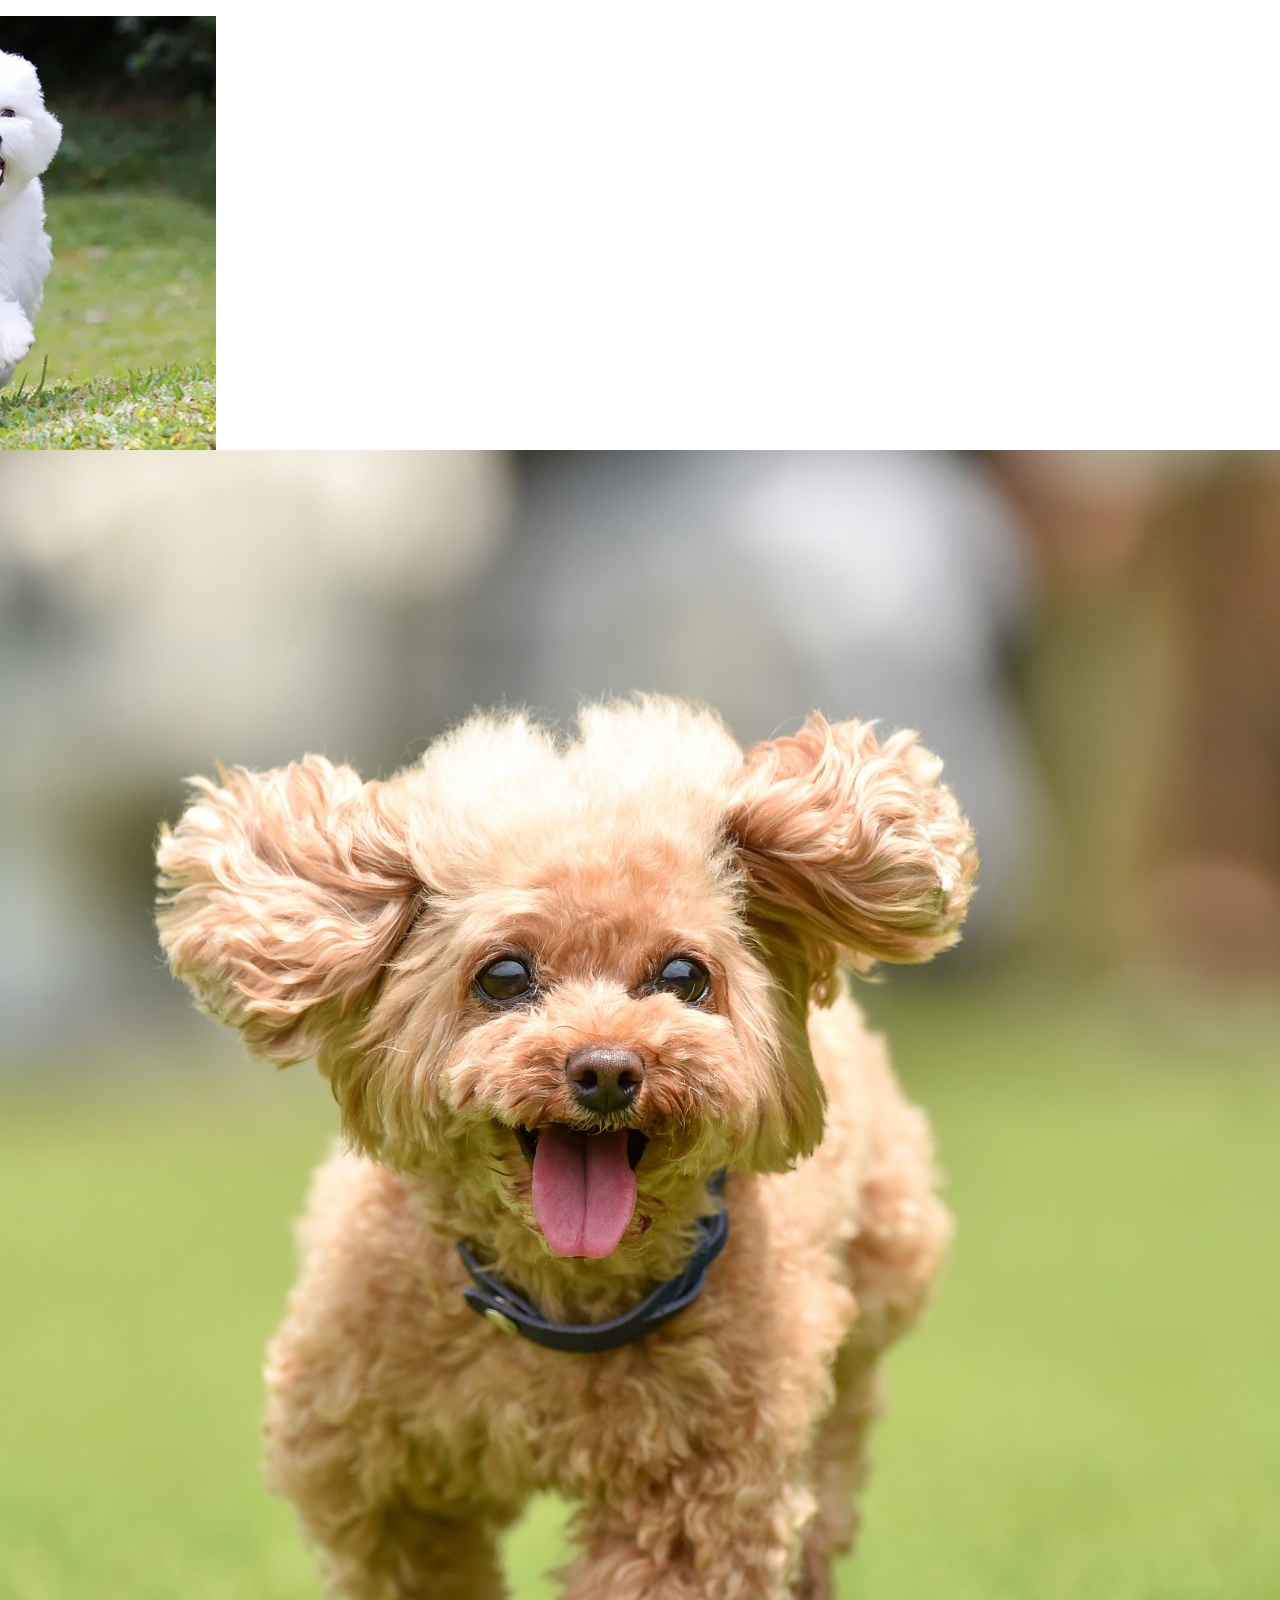
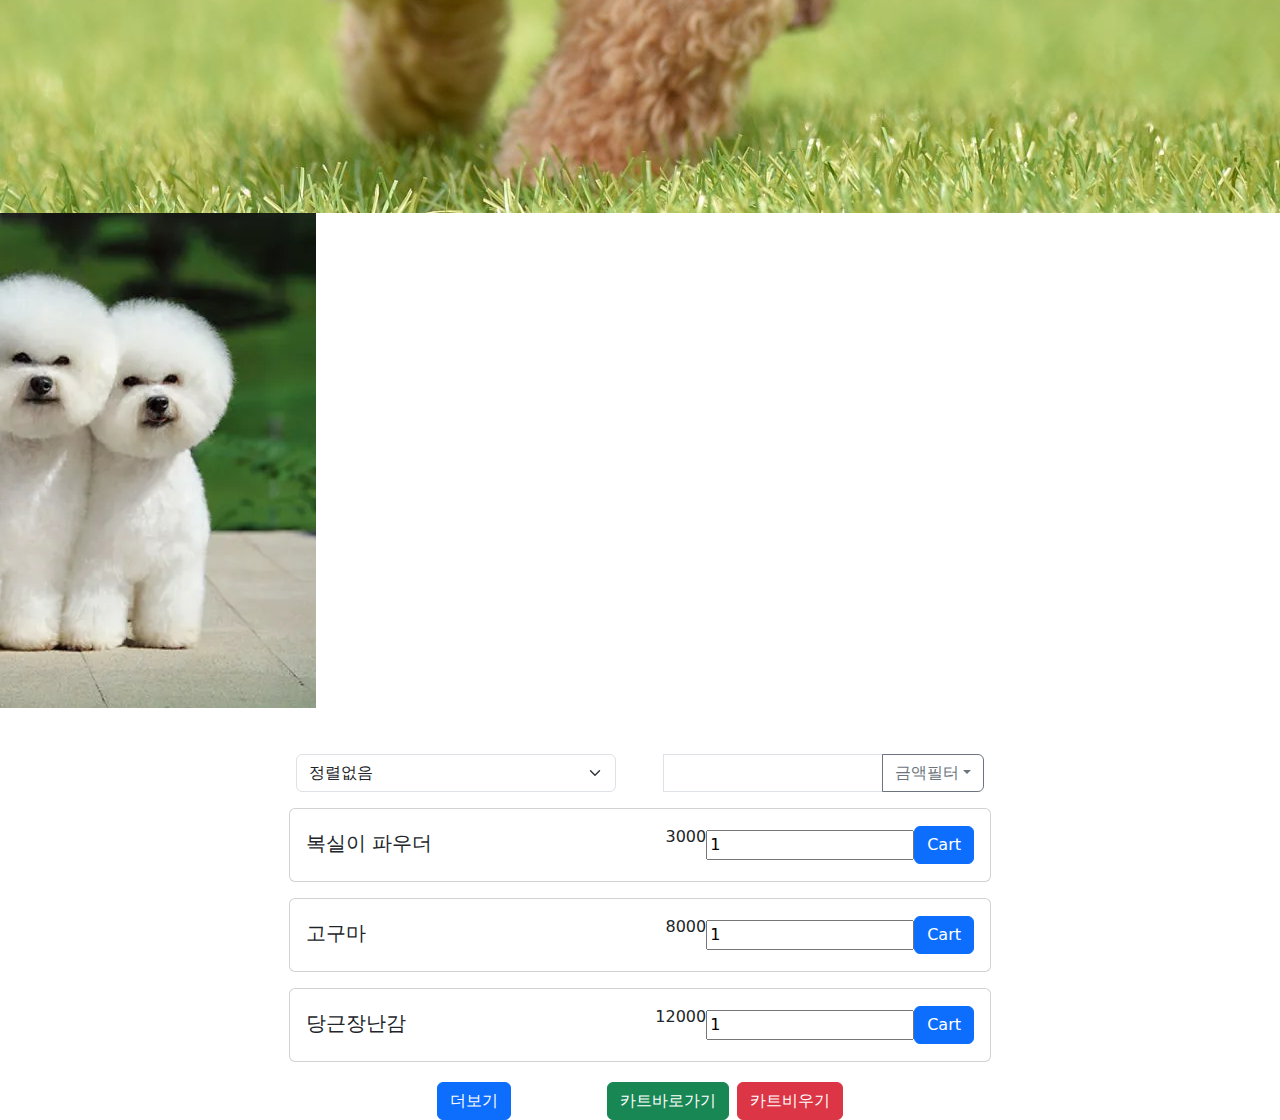
==== index.html @ 6c3a2bbb "Update and rename storage_2.html to index.html" ====
<!DOCTYPE html>
<html lang="en">

<head>
  <meta charset="UTF-8">
  <meta title="viewport" content="width=device-width, initial-scale=1.0">
  <link href="bootstrap/bootstrap.min.css" rel="stylesheet">
  <link href="font-awsome/css/all.min.css" rel="stylesheet">
  <link href="main2.css" rel="stylesheet">
  <title>Document</title>

  <script src="jquety-3.7.1.min.js" crossorigin="anonymous"></script>
</head>

<body>
  <div class="container d-flex justify-content-center mt-3 mb-3">
    <div class="carusel-container">
      <div class="carusel-box">
        <img class="carusel-item" src="_img/img1.webp">
        <img class="carusel-item" src="_img/img2.jpeg">
        <img class="carusel-item" src="_img/img3.webp">
      </div>
      <button class="mx-3"><span><i class="fa-solid fa-chevron-left"></i></span></button>
      <button class="end-0 me-3"><span><i class="fa-solid fa-chevron-right"></i></span></button>
      <div class="carusel-indicator-container">
        <!-- <div class="carusel-indicator"></div>
        <div class="carusel-indicator"></div>
        <div class="carusel-indicator"></div> -->
      </div>
    </div>
  </div>

  <div class="d-flex justify-content-center">
    <select class="form-select w-25" aria-label="Default select example">
      <option selected>정렬없음</option>
      <option value="1">금액오름차순</option>
      <option value="2">금액내림차순</option>
      <option value="3">가나다</option>
      <option value="4">가나다 역순</option>
    </select>

    <div id="price-filter" class="input-group ms-5 w-25">
      <ul class="dropdown-menu end-0">
        <li><a class="dropdown-item" href="#">이하만</a></li>
        <li><a class="dropdown-item" href="#">이상만</a></li>
        <li>
          <hr class="dropdown-divider">
        </li>
        <li><a class="dropdown-item" href="#">원래대로</a></li>
      </ul>
      <input type="text" class="form-control" aria-label="Text input with dropdown button">
      <button class="btn btn-outline-secondary dropdown-toggle" type="button" data-bs-toggle="dropdown"
        aria-expanded="false">금액필터</button>
    </div>
  </div>

  <div class="container w-75 d-flex flex-column align-items-center mt-3 mb-1">
    <!-- <div class="card w-75 mb-3">
      <div class="card-body d-flex justify-content-between align-items-center">
        <h5 class="card-title mt-1 flex-grow-1">제품명</h5>
        <p class="card-text float-start">60000</p>
        <input type="number" value="1" placeholder="1">
        <a href="#" class="btn btn-primary">Cart</a>
      </div>
    </div> -->
  </div>
  <div class="container d-flex justify-content-center">
    <button id="btn-load" class="btn btn-primary me-5">더보기</button>
    <a href="cart2.html"><button id="btn-link-cart" class="btn btn-success ms-5">카트바로가기</button></a>
    <button id="btn-cart-reset" class="btn btn-danger ms-2">카트비우기</button>
    
  </div>

  



  <script>
    //카루셀 좌우 인디케이터 : 움직이기
    const caruselLeft = document.querySelectorAll('button')[0];
    const caruselRight = document.querySelectorAll('button')[1];

    const caruselBox = document.querySelector('.carusel-box');
    const caruselItem = document.querySelectorAll('.carusel-item');

    var itemPageNow = 0;

    caruselRight.addEventListener('click', function () {
      for (var i = 0; i < caruselItem.length - 1; i++) {
        if (itemPageNow == i) {
          caruselBox.style.left = `-${400 * (i + 1)}px`;
          itemPageNow++;
          caruselIndicatorReset();
          return;
        }
      }
    })

    caruselLeft.addEventListener('click', function () {
      for (var i = 1; i < caruselItem.length; i++) {
        if (itemPageNow == i) {
          caruselBox.style.left = `-${400 * (i - 1)}px`;
          itemPageNow--;
          caruselIndicatorReset();
          return;
        }
      }
    })

    //카루셀 하단 인디케이터 : 생성
    const caruselIndicatorContainer = document.querySelector('.carusel-indicator-container')
    var 인디케이터템플릿 = `<div class="carusel-indicator"></div>`

    for (var i = 0; i < caruselItem.length; i++) {
      caruselIndicatorContainer.insertAdjacentHTML('beforeend', 인디케이터템플릿);
    }

    //카루셀 하단 인디케이터 : 움직이기
    const caruselIndicator = document.querySelectorAll('.carusel-indicator')
    caruselIndicator[0].style.opacity = '1';

    caruselIndicatorContainer.addEventListener('click', function (e) {
      for (var i = 0; i < caruselItem.length; i++) {
        if (e.target == caruselIndicator[i]) {
          itemPageNow = i;
          caruselBox.style.left = `-${400 * (i)}px`;
        }
      }
      caruselIndicatorReset()
    })

    //카루셀 하단 인디케이터 : 색상 초기화
    function caruselIndicatorReset() {
      for (var i = 0; i < caruselItem.length; i++) {
        caruselIndicator[i].style.opacity = '0.5';
      }
      caruselIndicator[itemPageNow].style.opacity = '1';
    }

    //제품 리스트 : 초기 생성
    //금액 필터
    const priceFilterDropdown = document.querySelector('#price-filter button');
    const priceFilterDropdownMenu = document.querySelector('#price-filter ul');
    const priceFilterDropdownItem = document.querySelectorAll('.dropdown-item');
    const priceFilterInput = document.querySelector('#price-filter input');
    var filteredItemList;

    var filterNow = 'none';

    document.addEventListener('click', function (e) {
      priceFilterDropdownMenu.classList.remove('show')
      if (e.target == priceFilterDropdown) {
        priceFilterDropdownMenu.classList.add('show')
      }
    })

    priceFilterDropdownItem[0].addEventListener('click', function (e) {
      priceFilterDropdown.innerHTML = this.innerHTML;
      filteredItemList = itemList.filter((a) => a.price < priceFilterInput.value);
      filterNow = 'down';
      makeItemList(filteredItemList);
    })

    priceFilterDropdownItem[1].addEventListener('click', function (e) {
      priceFilterDropdown.innerHTML = this.innerHTML;
      filteredItemList = itemList.filter((a) => a.price > priceFilterInput.value);
      filterNow = 'up';
      makeItemList(filteredItemList);
    })

    priceFilterDropdownItem[2].addEventListener('click', function (e) {
      priceFilterDropdown.innerHTML = this.innerHTML;
      filteredItemList = itemList
      filterNow = 'none';
      makeItemList(itemList);
    })

    var itemList = [
      { 'title': '복실이 파우더', 'price': 3000 },
      { 'title': '고구마', 'price': 8000 },
      { 'title': '당근장난감', 'price': 12000 }]

    const itemListContainer = document.querySelectorAll('.container')[1]

    function makeItemList(targetArray) {
      itemListContainer.innerHTML = '';
      for (var i = 0; i < targetArray.length; i++) {
        itemListContainer.insertAdjacentHTML('beforeend',
          `<div class="card w-75 mb-3">
        <div class="card-body d-flex justify-content-between align-items-center">
          <h5 class="card-title mt-1 flex-grow-1">${targetArray[i].title}</h5>
          <p class="card-text float-start">${targetArray[i].price}</p>
          <input type="number" value="1" placeholder="1">
          <a id="btn-cart" href="#" class="btn btn-primary">Cart</a>
        </div>
        </div>`);
      }
    }

    makeItemList(itemList);

    //ajax DB 불러오기 + 불러온 아이템으로 박스만들기
    const btnLoad = document.getElementById('btn-load')
    var loadCount = 1;

    btnLoad.addEventListener('click', function () {
      if (loadCount == 2) {
        btnLoad.style.display = 'none';
      }
      $.get(`https://codingapple1.github.io/js/more${loadCount}.json`).done(function (data) {
        loadCount++;
        for (var i = 0; i < data.length; i++) {
          itemList.push(data[i]);
        }
        makeItemList(itemList);
      }).fail(function () {
        alert('불러오는데 뭔가 에러가 생겼어요')
      })

    })

    //정렬하기
    const btnSort = document.querySelectorAll('select')

    btnSort[0].addEventListener('change', function () {
      if (this.value == 1) {                             //////오름차순
        itemList.sort((a, b) => { return a.price - b.price });
        makeItemList(itemList);
      } else if (this.value == 2) {                    ////////내림차순
        itemList.sort((a, b) => { return b.price - a.price });
        makeItemList(itemList);
      } else if (this.value == 3) {                    ////////글자오름차순
        itemList.sort((a, b) => a.title.toUpperCase() > b.title.toUpperCase() ? 1 : -1);
        makeItemList(itemList);
      } else if (this.value == 4) {                    ////////글자내림차순
        itemList.sort((a, b) => a.title.toUpperCase() < b.title.toUpperCase() ? 1 : -1);
        makeItemList(itemList);
      }
    });

    //카트에 넣기

    document.querySelectorAll('div.container')[1].addEventListener('click', function (e) {
      var btnCart = document.querySelectorAll('#btn-cart');

      var targetTitle;
      var targetNum;

      var preStorage = JSON.parse(localStorage.getItem('cart'))

      for (var i = 0; i < btnCart.length; i++) {

        if (e.target == btnCart[i]) {
          targetTitle = btnCart[i].previousElementSibling.previousElementSibling.previousElementSibling.innerHTML;
          targetNum = btnCart[i].previousElementSibling.value;


          if (localStorage.getItem('cart') == null) {
            localStorage.setItem('cart', JSON.stringify([{ 'title': targetTitle, 'num': targetNum }]));
          } else {


            for (var i = 0; i < preStorage.length; i++) {
              if (targetTitle == preStorage[i].title) {
                /* console.log(targetTitle + ':' + targetNum)
                console.log(targetTitle + ':' + preStorage[i].num) */
                preStorage[i].num = parseInt(preStorage[i].num) + parseInt(targetNum);
                localStorage.setItem('cart', JSON.stringify(preStorage))
                return;
              }
            }
            preStorage[preStorage.length] = { 'title': targetTitle, 'num': targetNum };
            localStorage.setItem('cart', JSON.stringify(preStorage))
          }
          return;
        }
        e.preventDefault();
      }
    })

    //카트 초기화
    const btnCartReset = document.getElementById('btn-cart-reset')

    btnCartReset.addEventListener('click', function () {
      localStorage.clear('cart')
    })


  </script>



</body>

</html>
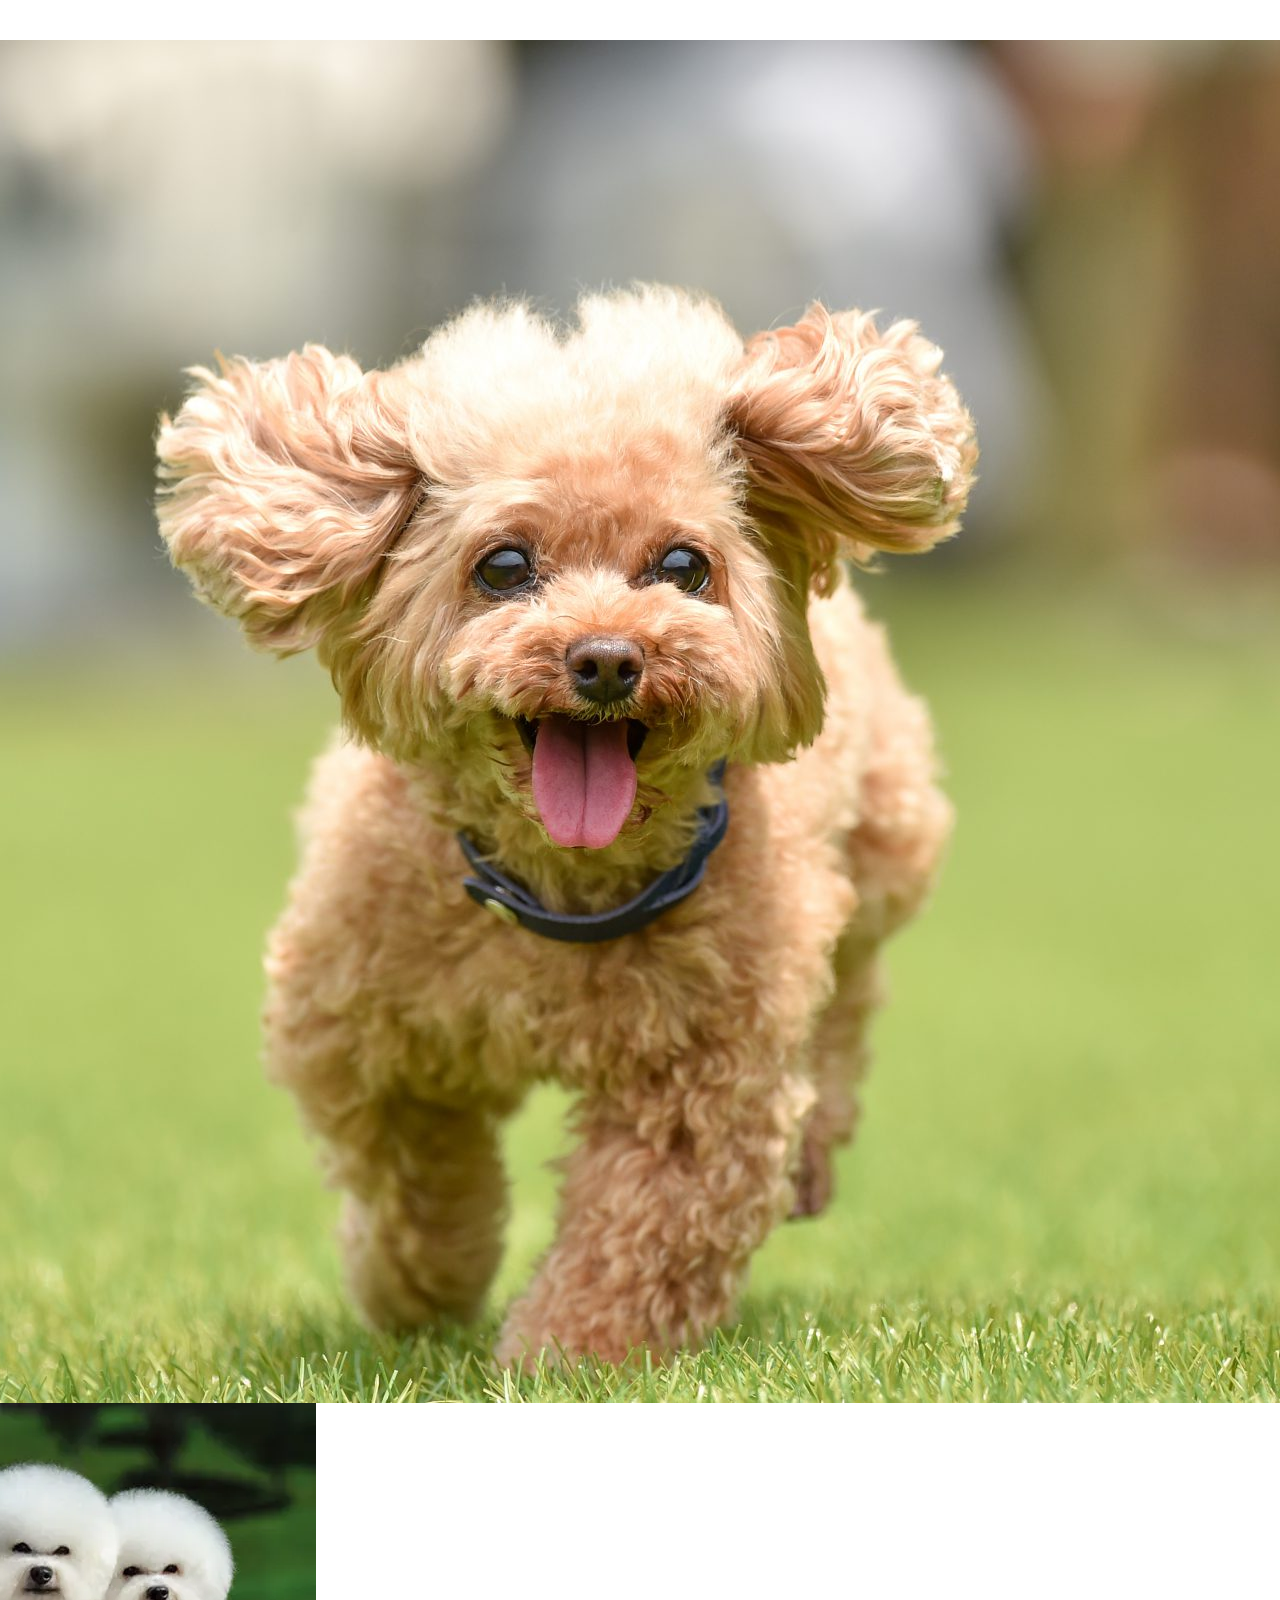
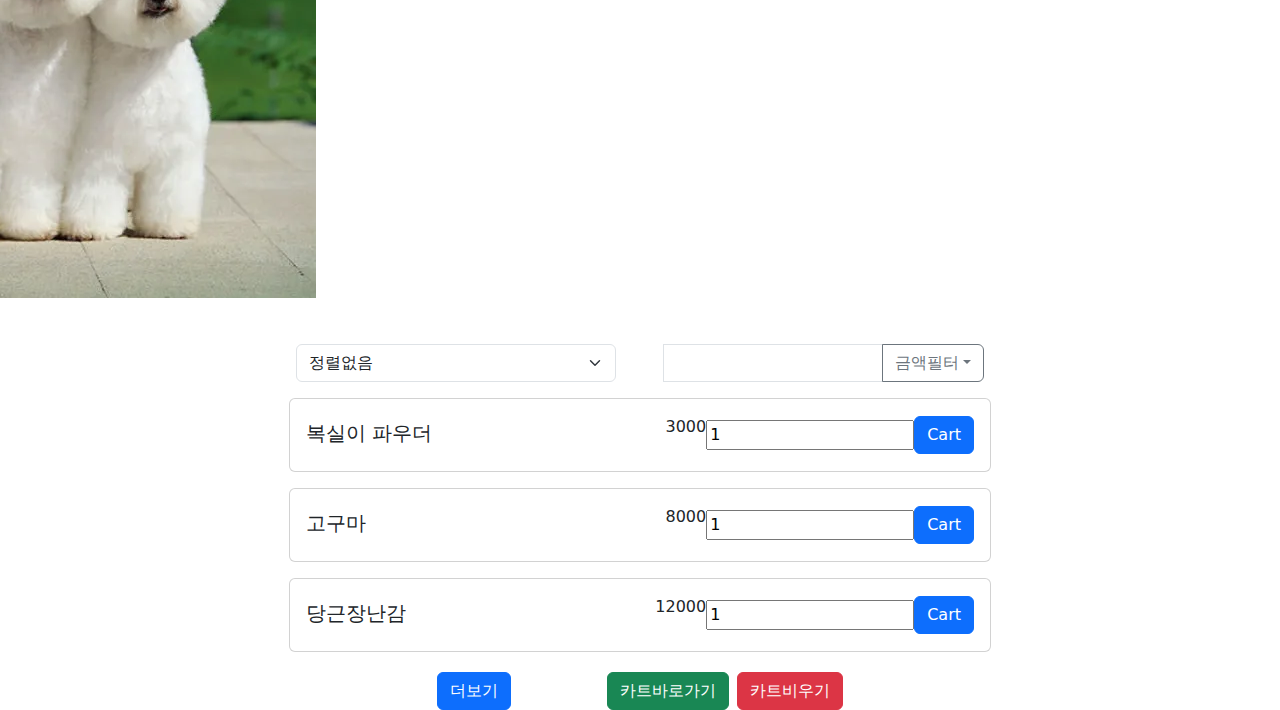
==== commit 31d4696f: "Update index.html" ====
--- a/index.html
+++ b/index.html
@@ -16,7 +16,7 @@
   <div class="container d-flex justify-content-center mt-3 mb-3">
     <div class="carusel-container">
       <div class="carusel-box">
-        <img class="carusel-item" src="_img/img1.webp">
+        <img class="carusel-item" src="miniodio.github.io/blob/main/_img/img2.jpeg">
         <img class="carusel-item" src="_img/img2.jpeg">
         <img class="carusel-item" src="_img/img3.webp">
       </div>
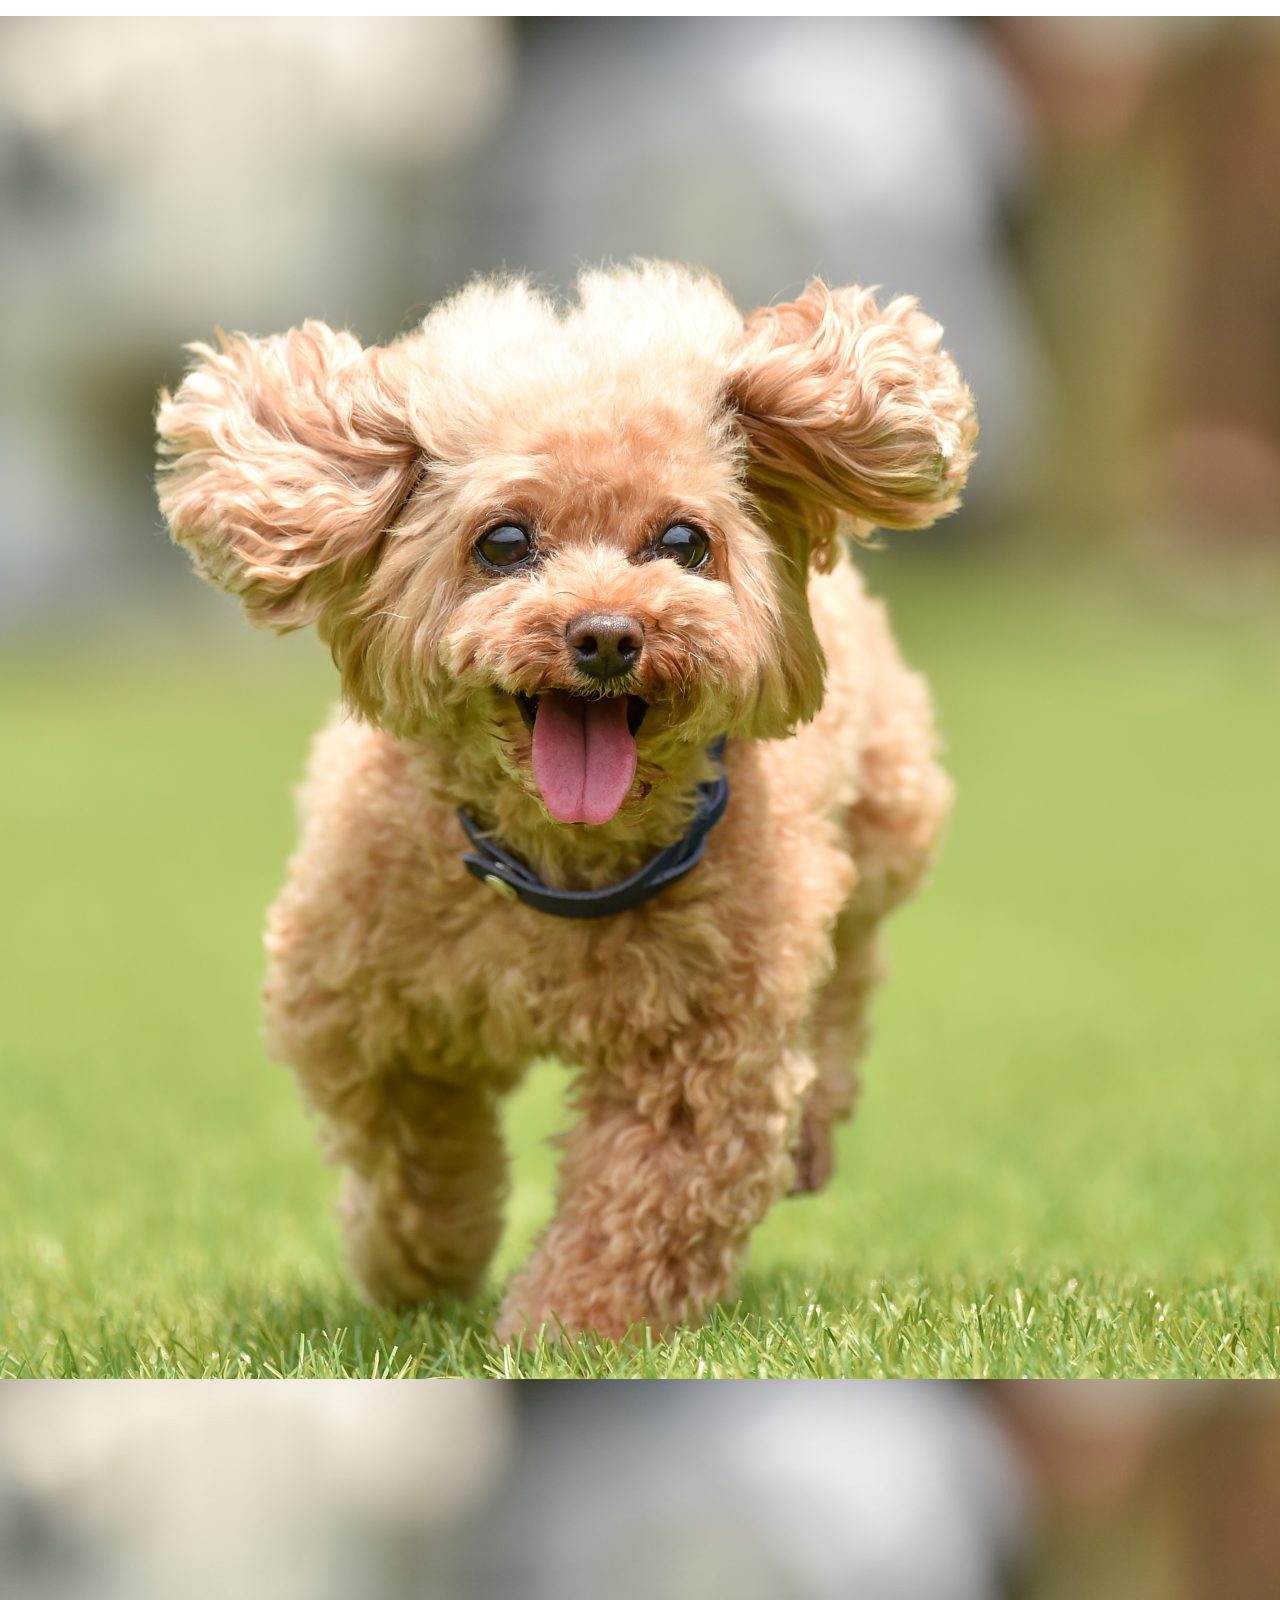
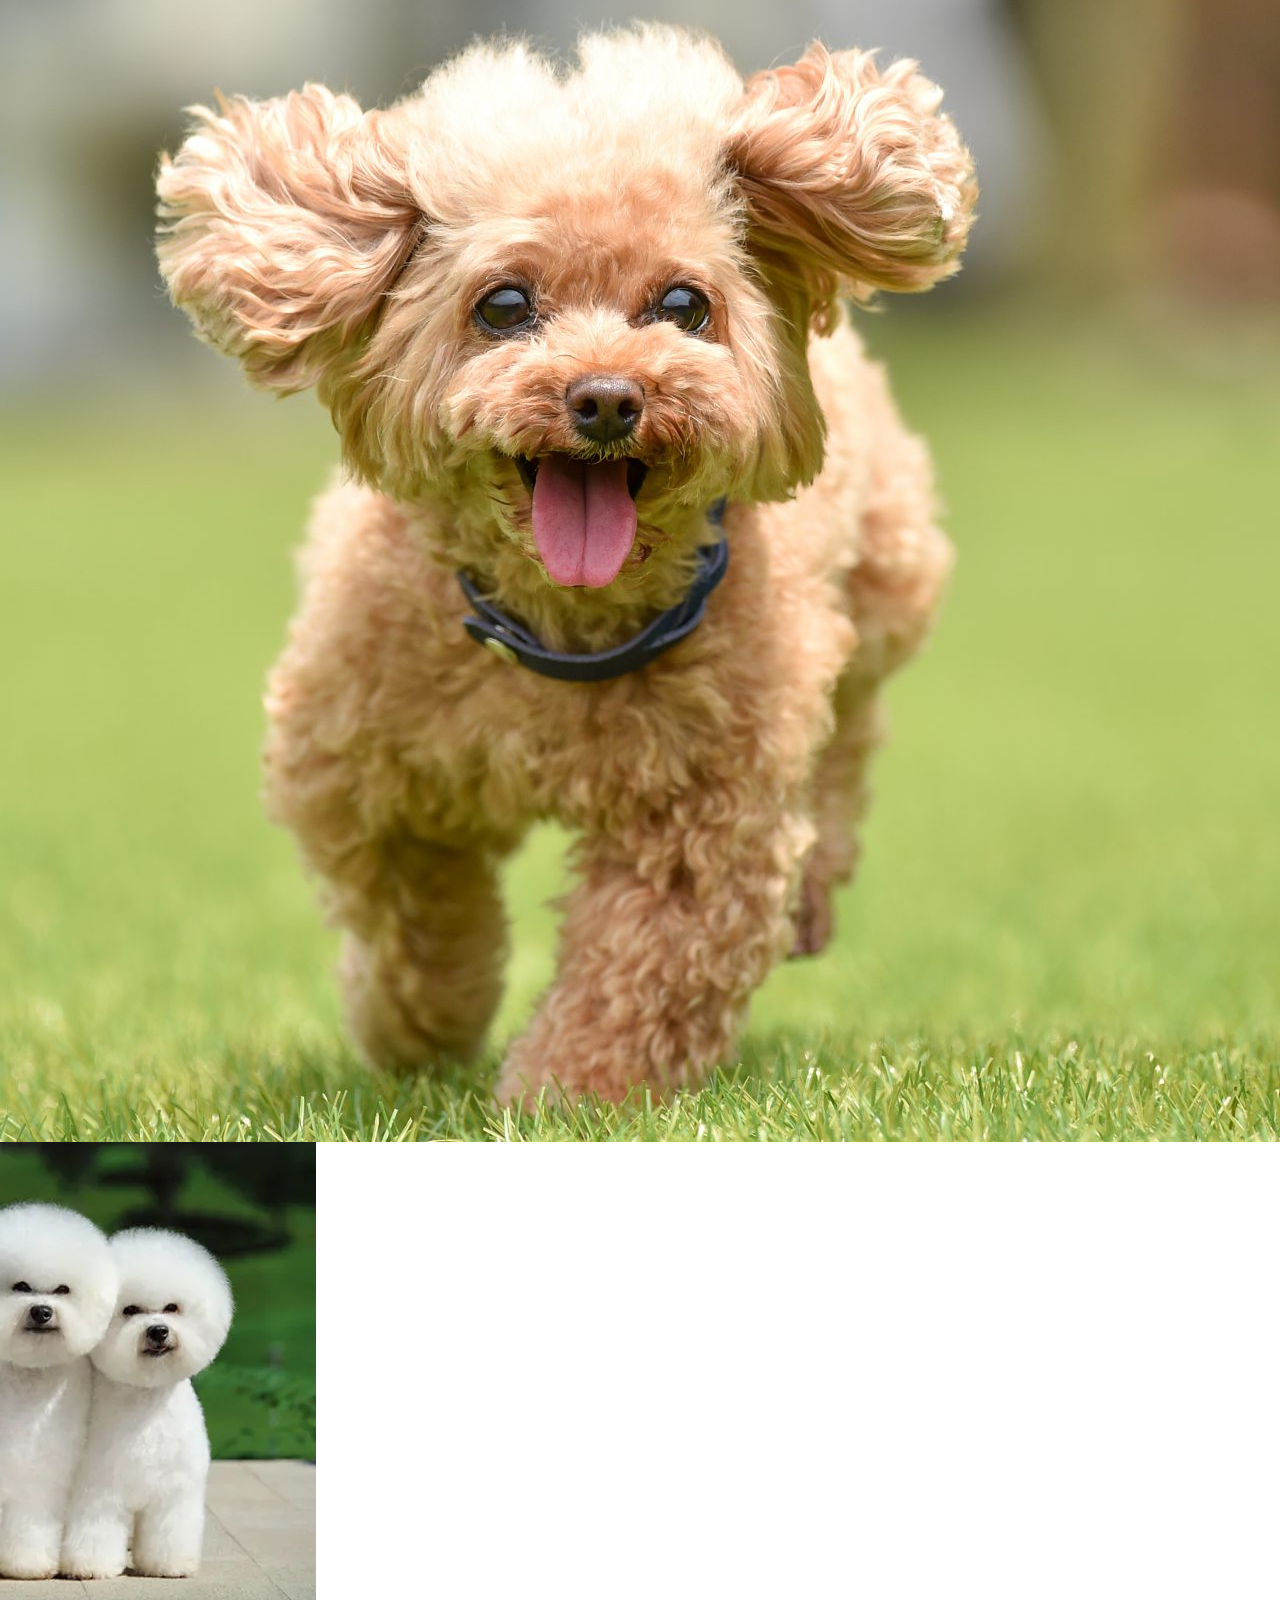
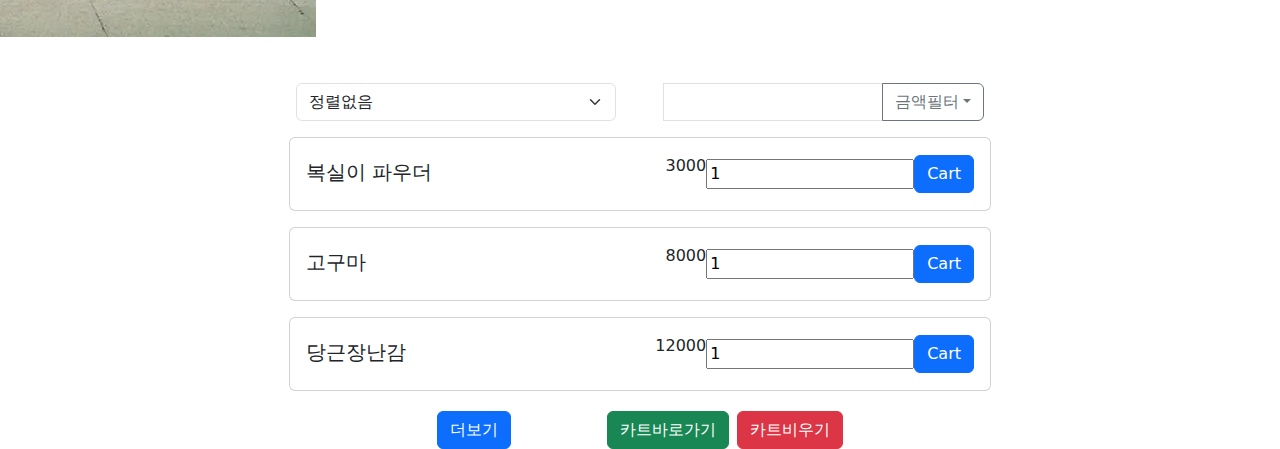
==== commit 0d7610fe: "Update index.html" ====
--- a/index.html
+++ b/index.html
@@ -16,7 +16,7 @@
   <div class="container d-flex justify-content-center mt-3 mb-3">
     <div class="carusel-container">
       <div class="carusel-box">
-        <img class="carusel-item" src="miniodio.github.io/blob/main/_img/img2.jpeg">
+        <img class="carusel-item" src="/_img/img2.jpeg">
         <img class="carusel-item" src="_img/img2.jpeg">
         <img class="carusel-item" src="_img/img3.webp">
       </div>
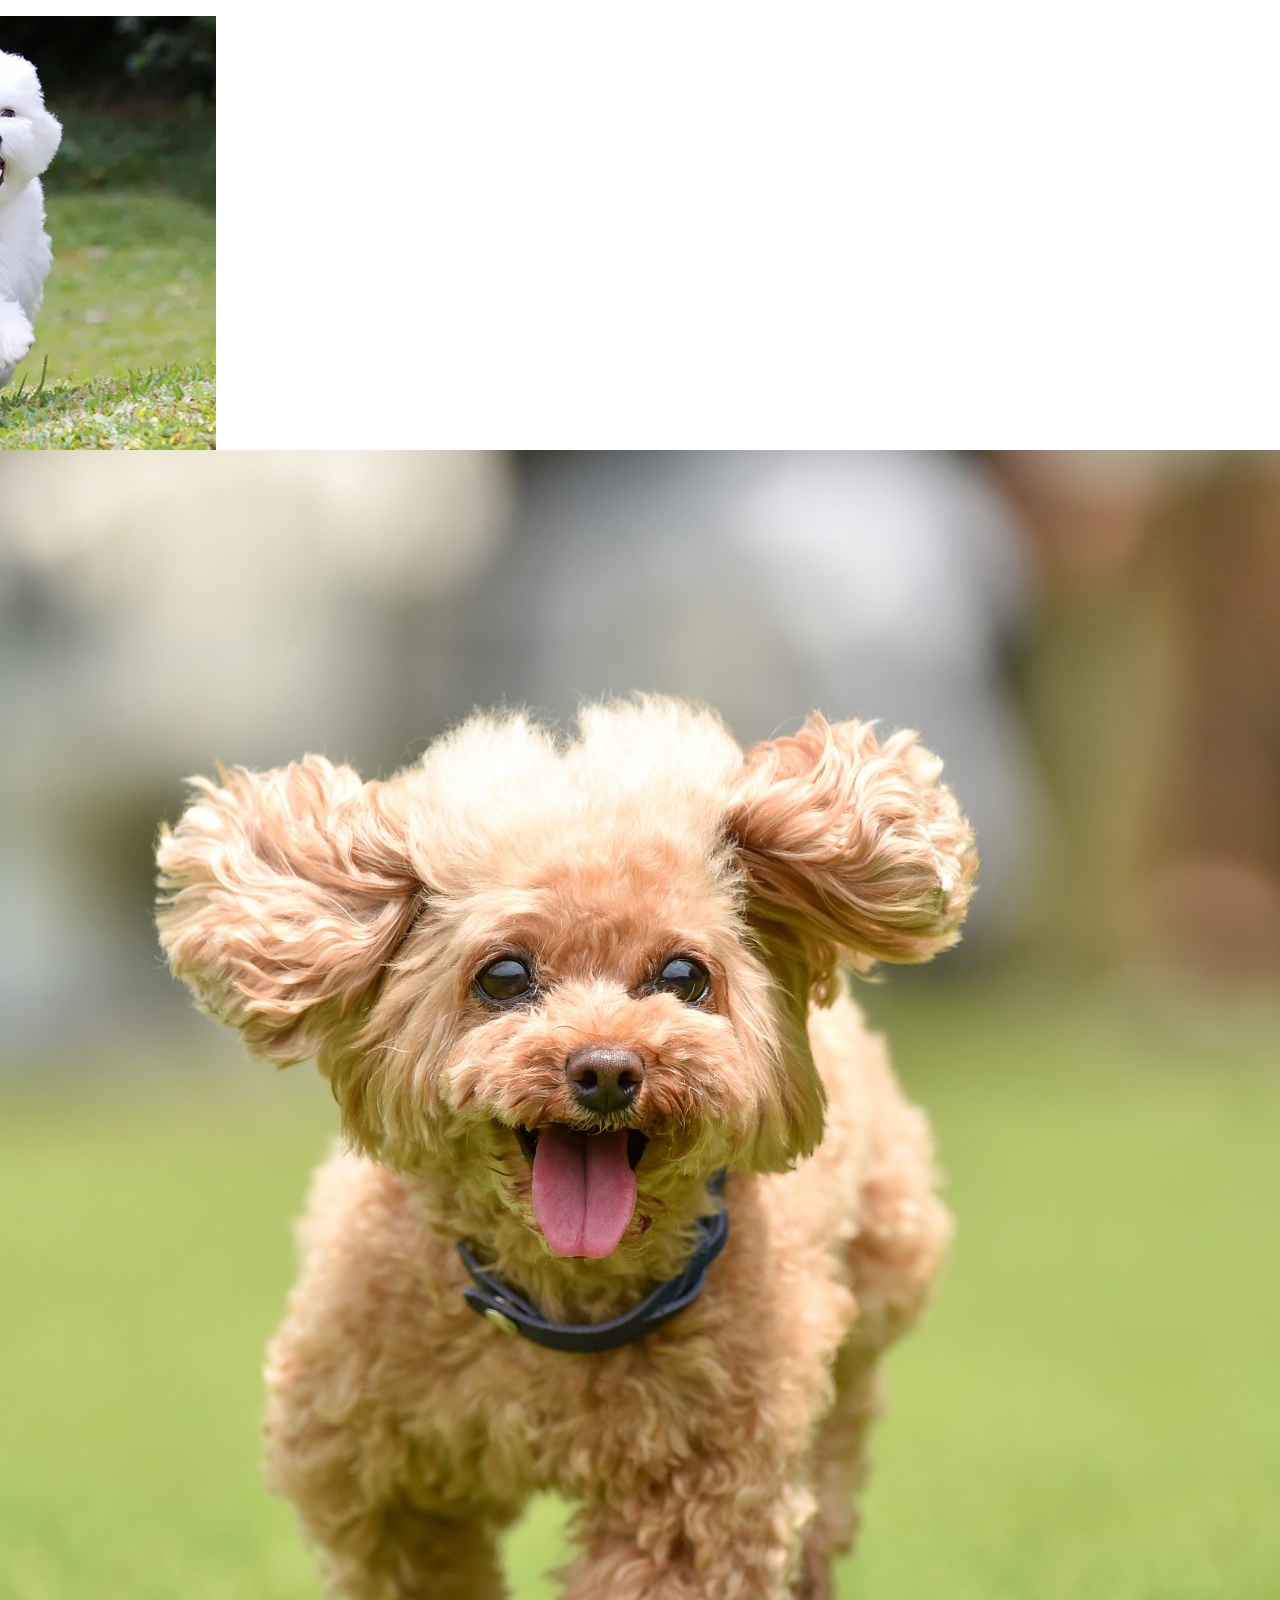
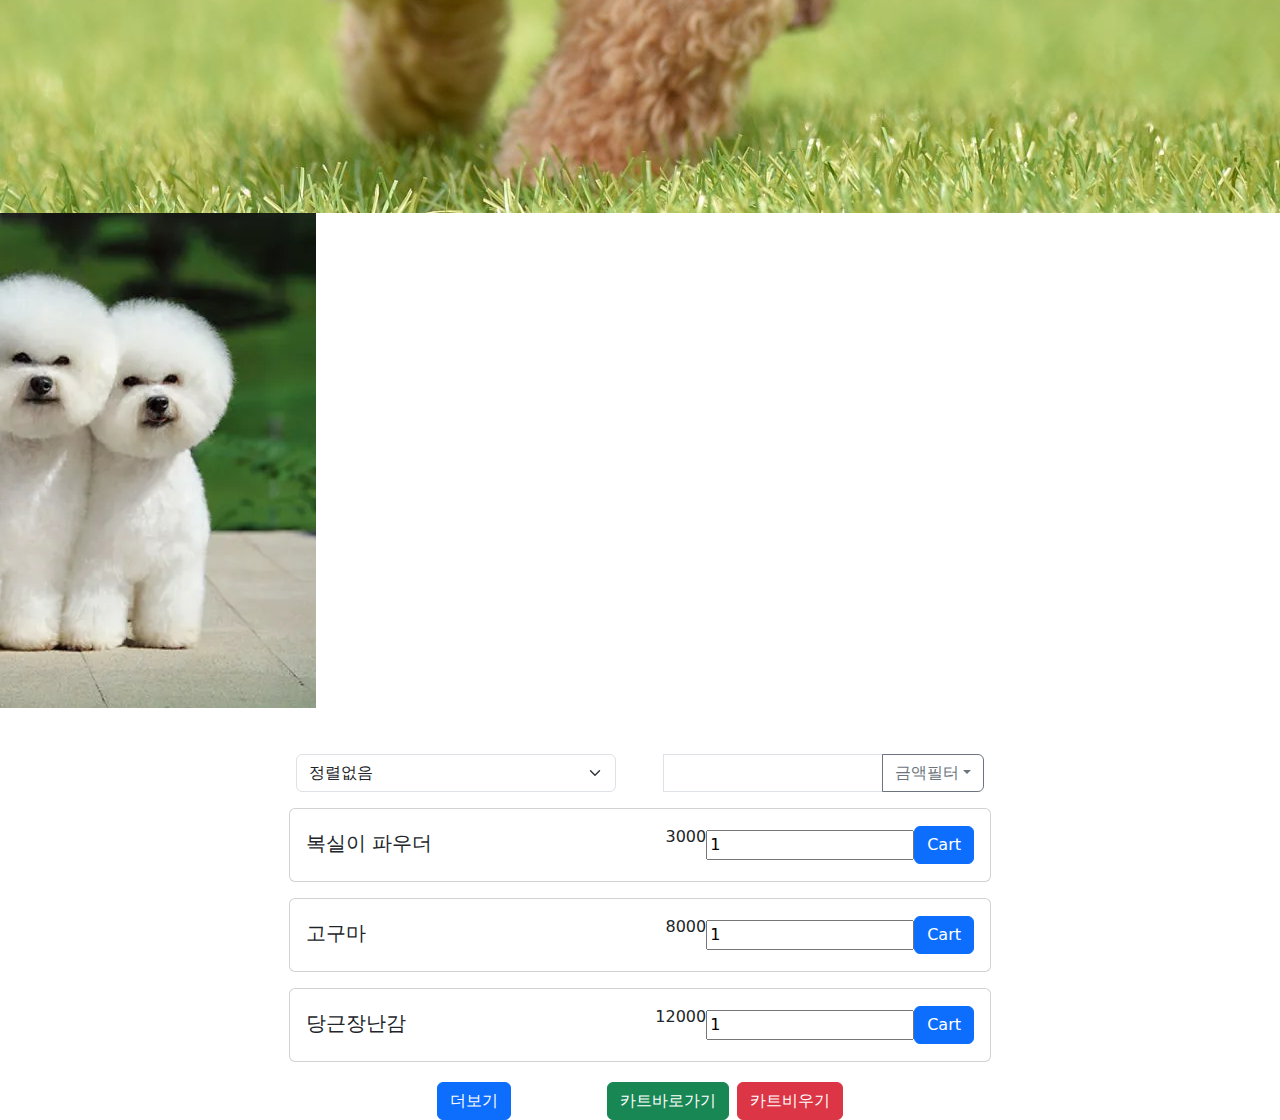
==== commit 4c1871eb: "Update index.html" ====
--- a/index.html
+++ b/index.html
@@ -16,9 +16,9 @@
   <div class="container d-flex justify-content-center mt-3 mb-3">
     <div class="carusel-container">
       <div class="carusel-box">
+        <img class="carusel-item" src="/_img/img1.webp">
         <img class="carusel-item" src="/_img/img2.jpeg">
-        <img class="carusel-item" src="_img/img2.jpeg">
-        <img class="carusel-item" src="_img/img3.webp">
+        <img class="carusel-item" src="/_img/img3.webp">
       </div>
       <button class="mx-3"><span><i class="fa-solid fa-chevron-left"></i></span></button>
       <button class="end-0 me-3"><span><i class="fa-solid fa-chevron-right"></i></span></button>
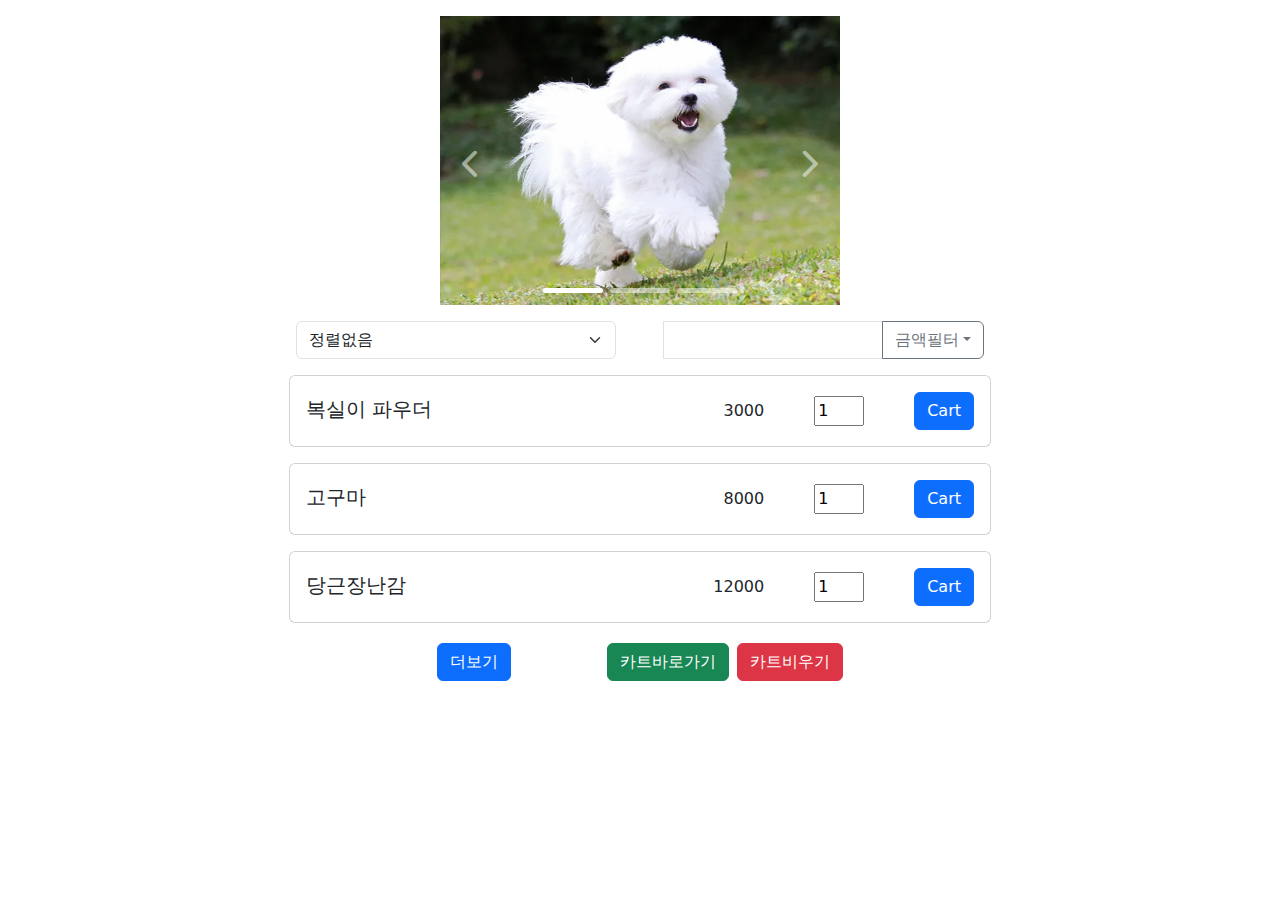
==== commit b6ae417f: "Update index.html" ====
--- a/index.html
+++ b/index.html
@@ -16,9 +16,9 @@
   <div class="container d-flex justify-content-center mt-3 mb-3">
     <div class="carusel-container">
       <div class="carusel-box">
-        <img class="carusel-item" src="/_img/img1.webp">
-        <img class="carusel-item" src="/_img/img2.jpeg">
-        <img class="carusel-item" src="/_img/img3.webp">
+        <img class="carusel-item" src="_img/img1.webp">
+        <img class="carusel-item" src="_img/img2.jpeg">
+        <img class="carusel-item" src="_img/img3.webp">
       </div>
       <button class="mx-3"><span><i class="fa-solid fa-chevron-left"></i></span></button>
       <button class="end-0 me-3"><span><i class="fa-solid fa-chevron-right"></i></span></button>
--- a/main2.css
+++ b/main2.css
@@ -0,0 +1,71 @@
+div {
+    box-sizing: border-box;
+}
+
+h5, p {
+    margin: 0;
+    line-height: 0;
+}
+
+.carusel-container {
+    width: 400px;
+    background-color: #eee;
+    overflow: hidden;
+    position: relative;
+}
+
+.carusel-box {
+    width: 1200px;
+    display: flex;
+    position: relative;
+    left : 0;
+    transition: all 0.5s;
+}
+
+.carusel-box img {
+    width: 400px;
+}
+
+.carusel-container button {
+    position: absolute;
+    color: white;
+    opacity: 0.5;
+    top: 125px;
+    font-size: 30px;
+    background : none;
+    border: none;
+}
+
+.carusel-indicator-container {
+    position: absolute;
+    width: 200px;
+    height: 5px;
+    bottom: 15px;
+    left: 0;
+    right: 0;
+    margin: auto;
+    display: flex;
+    justify-content: space-between;
+}
+
+.carusel-indicator {
+    width : 60px;
+    height: 5px;
+    background-color: white;
+    border-radius: 5px;
+    cursor: pointer;
+    opacity: 0.5;
+    margin: 3px;
+}
+
+.card-body p{
+    margin-right: 50px;
+}
+.card-body input{
+    width: 50px;
+    margin-right: 50px;
+}
+
+.show {
+    display: block;
+}
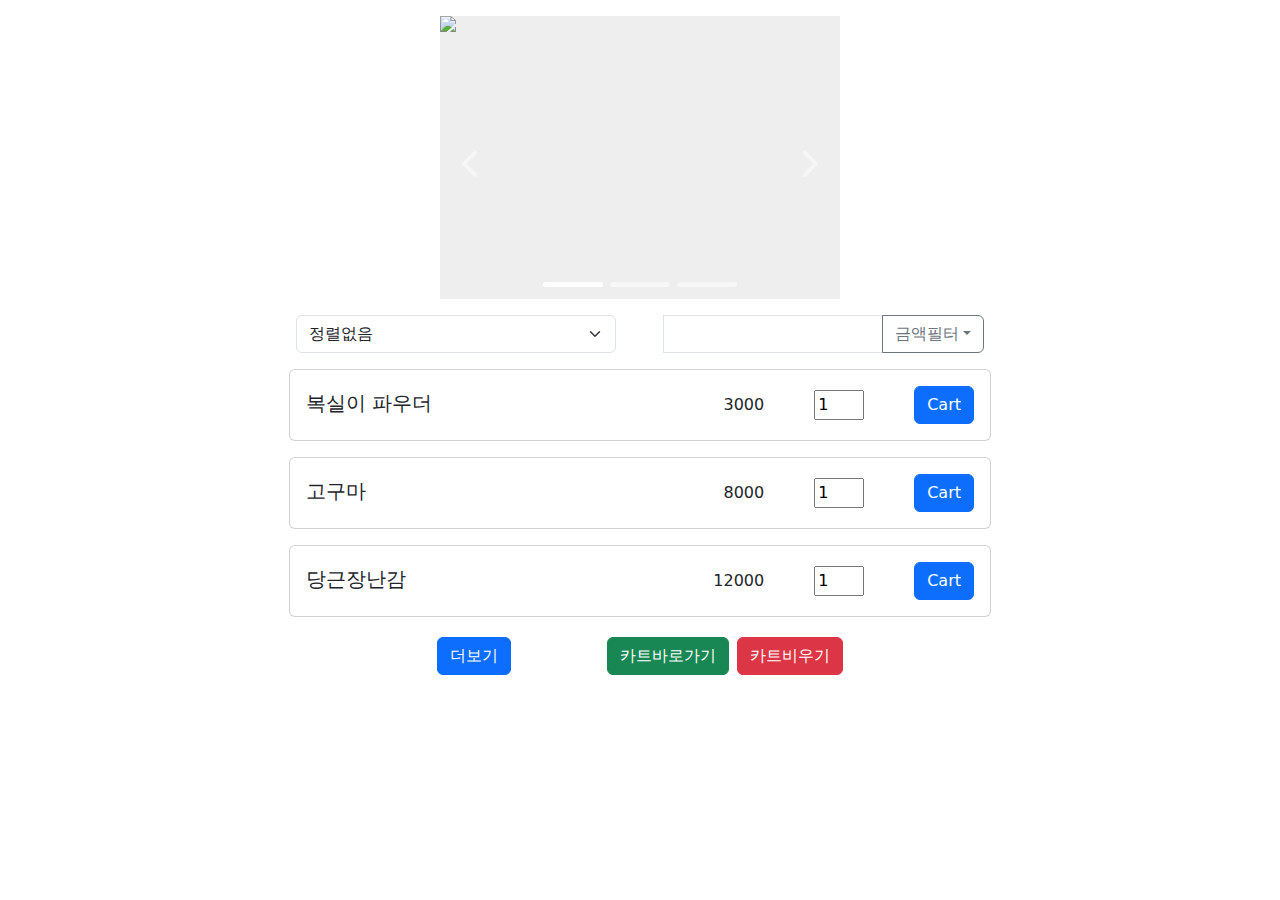
==== commit f10f1599: "Update index.html" ====
--- a/index.html
+++ b/index.html
@@ -16,7 +16,7 @@
   <div class="container d-flex justify-content-center mt-3 mb-3">
     <div class="carusel-container">
       <div class="carusel-box">
-        <img class="carusel-item" src="_img/img1.webp">
+        <img class="carusel-item" src="https://raw.githubusercontent.com/miniodio/miniodio.github.io/refs/heads/main/_img/img1.webp">
         <img class="carusel-item" src="_img/img2.jpeg">
         <img class="carusel-item" src="_img/img3.webp">
       </div>
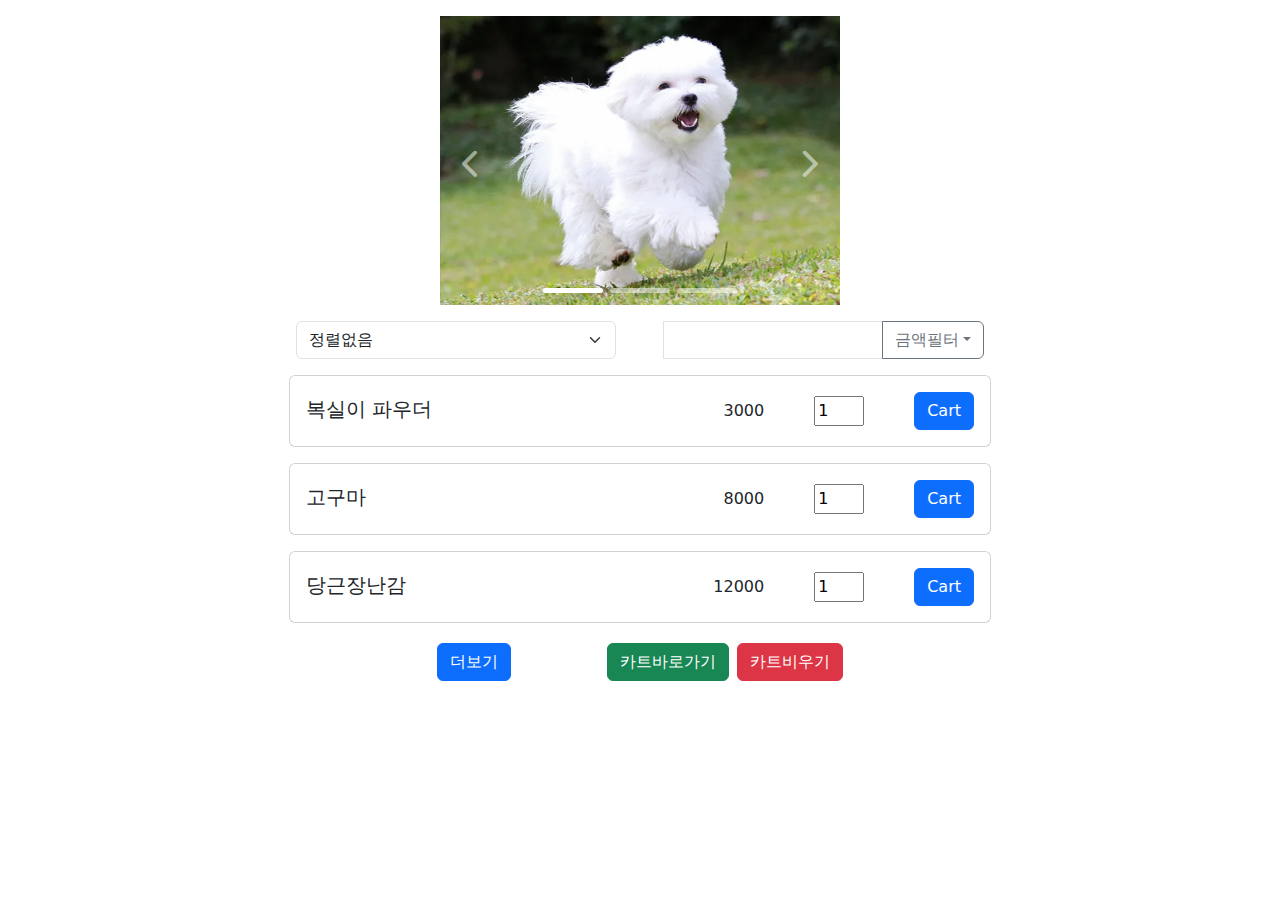
==== commit e3f6889f: "Update index.html" ====
--- a/index.html
+++ b/index.html
@@ -16,7 +16,7 @@
   <div class="container d-flex justify-content-center mt-3 mb-3">
     <div class="carusel-container">
       <div class="carusel-box">
-        <img class="carusel-item" src="https://raw.githubusercontent.com/miniodio/miniodio.github.io/refs/heads/main/_img/img1.webp">
+        <img class="carusel-item" src="_img/img1.webp">
         <img class="carusel-item" src="_img/img2.jpeg">
         <img class="carusel-item" src="_img/img3.webp">
       </div>
